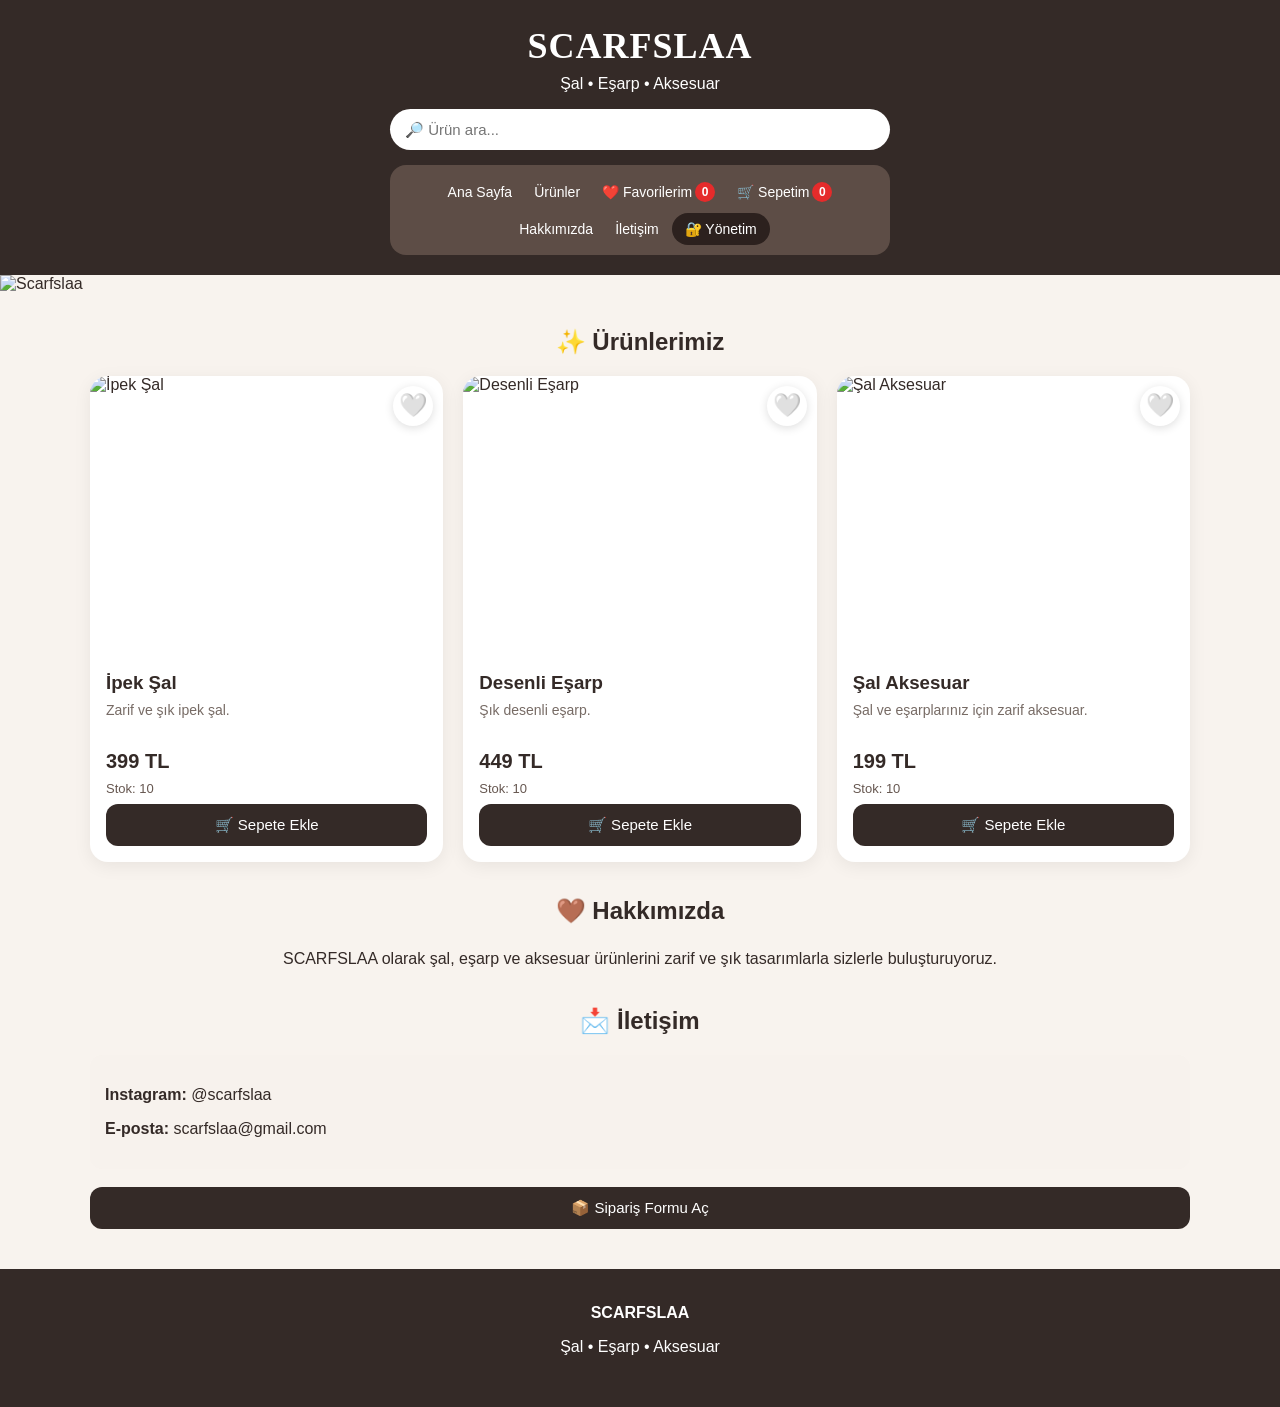
==== index.html @ e66a67cd "Add files via upload" ====
<!DOCTYPE html>
<html lang="tr">
<head>
<meta charset="UTF-8">
<meta name="viewport" content="width=device-width, initial-scale=1.0">
<title>Scarfslaa</title>

<style>
*{box-sizing:border-box}

body{
margin:0;
font-family:Arial,sans-serif;
background:#f8f3ee;
color:#342a27;
overflow-x:hidden
}

header{
background:#342a27;
color:white;
text-align:center;
padding:25px 10px 20px
}

.logo{
font-family:Georgia,serif;
font-size:36px;
font-weight:bold;
letter-spacing:1px;
margin-bottom:8px
}

.alt-baslik{font-size:16px}

.arama-kutusu{
width:92%;
max-width:500px;
margin:16px auto 0
}

.arama-kutusu input{
width:100%;
padding:12px 15px;
border:0;
border-radius:25px;
font-size:15px;
outline:none
}

nav{
width:92%;
max-width:500px;
margin:15px auto 0;
background:#5d4d46;
border-radius:16px;
padding:10px;
display:flex;
flex-wrap:wrap;
justify-content:center;
align-items:center;
gap:4px
}

nav a,nav button{
color:white;
text-decoration:none;
border:0;
background:none;
font-size:14px;
padding:7px 9px;
cursor:pointer;
white-space:nowrap
}

.sepet-link{
display:inline-flex;
align-items:center;
gap:3px
}

.sepet-rozet,.favori-rozet{
background:#e52b2b;
color:white;
min-width:20px;
height:20px;
padding:0 5px;
border-radius:50%;
display:inline-flex;
align-items:center;
justify-content:center;
font-size:12px;
font-weight:bold
}

.yonetim-link{
background:#2c211e!important;
border-radius:25px!important;
padding:8px 13px!important
}

.kapak{
width:100%;
overflow:hidden
}

.kapak img{
width:100%;
height:auto;
display:block
}

section{
width:94%;
max-width:1100px;
margin:35px auto
}

h1,h2{text-align:center}

.urun-grid{
display:grid;
grid-template-columns:repeat(3,1fr);
gap:20px
}

.urun-kart{
background:white;
border-radius:18px;
overflow:hidden;
box-shadow:0 4px 18px #0001;
position:relative;
transition:.2s
}

.urun-kart:hover{transform:translateY(-3px)}

.urun-kart img{
width:100%;
height:280px;
object-fit:cover;
display:block;
cursor:pointer
}

.urun-bilgi{
padding:16px
}

.urun-bilgi h3{
margin:0 0 8px
}

.urun-aciklama{
font-size:14px;
color:#776b65;
min-height:38px
}

.eski-fiyat{
text-decoration:line-through;
color:#999;
font-size:14px;
margin-right:7px
}

.yeni-fiyat{
font-size:20px;
font-weight:bold
}

.indirim{
display:inline-block;
background:#d7b46a;
color:white;
padding:4px 8px;
border-radius:8px;
font-size:12px;
margin-top:6px
}

.stok{
font-size:13px;
margin:8px 0;
color:#665750
}

.ana-buton{
width:100%;
border:0;
background:#342a27;
color:white;
padding:12px;
border-radius:12px;
cursor:pointer;
font-size:15px
}

.ana-buton:hover{background:#5d4d46}

.favori-btn{
position:absolute;
right:10px;
top:10px;
width:40px;
height:40px;
border:0;
border-radius:50%;
background:white;
font-size:23px;
cursor:pointer;
box-shadow:0 2px 10px #0002;
z-index:2
}

.modal{
display:none;
position:fixed;
inset:0;
background:#0008;
z-index:1000;
align-items:center;
justify-content:center;
padding:15px
}

.modal-kutu{
background:#fff;
width:100%;
max-width:600px;
max-height:90vh;
overflow:auto;
border-radius:20px;
padding:22px;
position:relative
}

.modal-kapat{
position:absolute;
right:18px;
top:10px;
font-size:32px;
cursor:pointer
}

.sepet-satiri,.favori-satiri{
padding:12px 0;
border-bottom:1px solid #eee
}

.sepet-satiri{
display:flex;
align-items:center;
gap:10px
}

.sepet-satiri img{
width:65px;
height:65px;
object-fit:cover;
border-radius:10px
}

.sepet-satiri-bilgi{
flex:1
}

.miktar-btn{
border:0;
background:#eee;
border-radius:8px;
padding:5px 10px;
cursor:pointer
}

.toplam{
font-size:20px;
font-weight:bold;
margin:18px 0
}

.favori-satiri{
display:flex;
align-items:center;
gap:12px
}

.favori-satiri img{
width:70px;
height:70px;
object-fit:cover;
border-radius:12px
}

.favori-bos{
text-align:center;
padding:30px 10px
}

.form-grup{
margin-bottom:15px
}

.form-grup label{
display:block;
font-weight:bold;
margin-bottom:6px
}

.form-grup input,
.form-grup textarea,
.form-grup select{
width:100%;
padding:11px;
border:1px solid #ddd;
border-radius:10px;
font-size:15px;
font-family:Arial
}

.form-grup textarea{
min-height:90px;
resize:vertical
}

.ozet{
background:#f7f2ed;
padding:15px;
border-radius:12px;
margin-bottom:18px
}

.foto-onizleme{
display:none;
width:100%;
max-height:230px;
object-fit:cover;
border-radius:12px;
margin-top:10px
}

.yonetim-liste{
margin-top:20px
}

.yonetim-urun{
border:1px solid #eee;
border-radius:14px;
padding:12px;
margin-bottom:10px;
background:#fafafa
}

.yonetim-urun img{
width:70px;
height:70px;
object-fit:cover;
border-radius:10px;
float:left;
margin-right:12px
}

.temizle{clear:both}

.kucuk-buton{
border:0;
padding:8px 10px;
border-radius:8px;
cursor:pointer;
margin:4px
}

.duzenle{background:#d7b46a;color:white}
.sil{background:#c0392b;color:white}

.alt-bilgi{
text-align:center;
padding:35px 15px;
background:#342a27;
color:white;
margin-top:40px
}

#fotoPenceresi{
display:none;
position:fixed;
inset:0;
background:#000d;
z-index:2000;
align-items:center;
justify-content:center;
padding:20px
}

#fotoPenceresi img{
max-width:95%;
max-height:90%;
object-fit:contain;
border-radius:12px
}

.kapat{
position:absolute;
right:25px;
top:10px;
color:white;
font-size:40px;
cursor:pointer
}

.detay-kutu img{
width:100%;
max-height:350px;
object-fit:cover;
border-radius:15px
}

.detay-fiyat{
font-size:22px;
font-weight:bold;
margin:12px 0
}

@media(max-width:700px){
.urun-grid{grid-template-columns:1fr 1fr}
.urun-kart img{height:220px}
}

@media(max-width:550px){
header{padding:20px 8px 15px}
.logo{font-size:32px}
.alt-baslik{font-size:15px}

nav{
width:88%;
max-width:390px;
padding:9px 7px;
gap:2px 3px
}

nav a,nav button{
font-size:13px;
padding:6px 7px
}

.yonetim-link{
padding:7px 11px!important
}

.urun-grid{
grid-template-columns:1fr
}

.urun-kart img{
height:280px
}
}
</style>
</head>

<body>

<header>
<div class="logo">SCARFSLAA</div>
<div class="alt-baslik">Şal • Eşarp • Aksesuar</div>

<div class="arama-kutusu">
<input id="urunArama" type="search" placeholder="🔎 Ürün ara...">
</div>

<nav>
<a href="#anasayfa">Ana Sayfa</a>
<a href="#urunler">Ürünler</a>

<button onclick="favoriAc()" class="sepet-link">
❤️ Favorilerim
<span id="favoriSayisi" class="favori-rozet">0</span>
</button>

<button onclick="sepetAc()" class="sepet-link">
🛒 Sepetim
<span id="sepetSayisi" class="sepet-rozet">0</span>
</button>

<a href="#hakkimizda">Hakkımızda</a>
<a href="#iletisim">İletişim</a>
<button onclick="yonetimiAc()" class="yonetim-link">🔐 Yönetim</button>
</nav>
</header>

<div id="anasayfa" class="kapak">
<img src="img/20260915013835.jpg" alt="Scarfslaa">
</div>

<section id="urunler">
<h2>✨ Ürünlerimiz</h2>
<div id="urunGrid" class="urun-grid"></div>
</section>

<section id="hakkimizda">
<h2>🤎 Hakkımızda</h2>
<p style="text-align:center;line-height:1.7">
SCARFSLAA olarak şal, eşarp ve aksesuar ürünlerini
zarif ve şık tasarımlarla sizlerle buluşturuyoruz.
</p>
</section>

<section id="iletisim">
<h2>📩 İletişim</h2>

<div class="ozet">
<p><strong>Instagram:</strong> @scarfslaa</p>
<p><strong>E-posta:</strong> scarfslaa@gmail.com</p>
</div>

<button id="formAcButonu" class="ana-buton">
📦 Sipariş Formu Aç
</button>
</section>

<div id="sepetAlani" class="modal">
<div class="modal-kutu">

<span class="modal-kapat" id="sepetKapatButonu">×</span>

<h2>🛒 Sepetim</h2>

<div id="sepetListesi"></div>

<div class="toplam">
Ürün Toplamı: <span id="urunToplami">0</span> TL
</div>

<button id="formAcButonu2" class="ana-buton">
📦 Sipariş Formuna Geç
</button>

</div>
</div>

<div id="favoriAlani" class="modal">
<div class="modal-kutu">

<span class="modal-kapat" id="favoriKapatButonu">×</span>

<h2>❤️ Favorilerim</h2>

<div id="favoriListesi"></div>

</div>
</div>

<div id="siparisAlani" class="modal">
<div class="modal-kutu">

<span class="modal-kapat" id="siparisKapatButonu">×</span>

<h2>📦 Sipariş Formu</h2>

<div class="ozet">
<strong>Sipariş Özeti</strong>
<div id="siparisOzeti"></div>

<p>
<strong>Ödenecek Tutar:</strong>
<span id="havaleTutari">0</span> TL
</p>

<hr>

<strong>💳 Ödeme Yöntemi</strong>
<p>Havale / EFT</p>

<div id="havaleBilgileri"></div>
</div>

<form id="siparisForm">

   
<input type="hidden" name="access_key" value="92a8de06-e548-4d5d-9168-b777e6983f09">

<input type="hidden" name="subject" value="SCARFSLAA Yeni Sipariş">
<input type="hidden" name="from_name" value="Scarfslaa Sipariş Sistemi">
<input type="hidden" name="odeme_yontemi" value="HAVALE / EFT">
<input type="hidden" name="siparis_detayi" id="siparisDetayi">

<div class="form-grup">
<label>Ad Soyad</label>
<input type="text" name="name" required>
</div>

<div class="form-grup">
<label>E-posta</label>
<input type="email" name="email" required>
</div>

<div class="form-grup">
<label>Telefon</label>
<input type="tel" name="telefon" required>
</div>

<div class="form-grup">
<label>Adres</label>
<textarea name="adres" required></textarea>
</div>

<div class="form-grup">
<label>Not</label>
<textarea name="not" placeholder="Varsa sipariş notunuz..."></textarea>
</div>

<button type="submit" class="ana-buton">
✅ Siparişi Gönder
</button>

</form>

</div>
</div>

<div id="sifreAlani" class="modal">
<div class="modal-kutu">

<span class="modal-kapat" onclick="sifreKapat()">×</span>

<h2>🔐 Yönetim Girişi</h2>

<div class="form-grup">
<label>Yönetim Şifresi</label>
<input id="yonetimSifre" type="password">
</div>

<p id="sifreHata" style="color:#c0392b"></p>

<button class="ana-buton" onclick="sifreKontrol()">
Giriş Yap
</button>

</div>
</div>

<div id="yonetimAlani" class="modal">
<div class="modal-kutu">

<span class="modal-kapat" onclick="yonetimKapat()">×</span>

<h2>⚙️ Yönetim Paneli</h2>

<h3>➕ Ürün Ekle / Düzenle</h3>

<input type="hidden" id="duzenlenenIndex" value="-1">

<div class="form-grup">
<label>Ürün Adı</label>
<input id="yonetimUrunAdi" type="text">
</div>

<div class="form-grup">
<label>Açıklama</label>
<textarea id="yonetimAciklama"></textarea>
</div>

<div class="form-grup">
<label>Kategori</label>
<select id="yonetimKategori">
<option value="jakar">Jakar Şal</option>
<option value="penye">Penye Şal</option>
<option value="soft">Soft Eşarp</option>
<option value="aksesuar">Aksesuar</option>
</select>
</div>

<div class="form-grup">
<label>Normal Fiyat</label>
<input id="yonetimNormalFiyat" type="number">
</div>

<div class="form-grup">
<label>İndirimli Fiyat</label>
<input id="yonetimIndirimliFiyat" type="number">
</div>

<div class="form-grup">
<label>Stok</label>
<input id="yonetimStok" type="number">
</div>

<div class="form-grup">
<label>📸 Ürün Fotoğrafı</label>
<input id="yonetimFoto" type="file" accept="image/*" onchange="fotoOnizle()">
<img id="fotoOnizleme" class="foto-onizleme" src="" alt="Fotoğraf önizleme">
</div>

<button class="ana-buton" onclick="urunKaydet()">
💾 Ürünü Kaydet
</button>

<button class="ana-buton" onclick="formuTemizle()" style="margin-top:8px">
🧹 Formu Temizle
</button>

<hr style="margin:25px 0">

<h3>🏦 Ödeme Bilgileri</h3>

<div class="form-grup">
<label>Banka</label>
<input id="bankaAdi" type="text">
</div>

<div class="form-grup">
<label>Hesap Sahibi</label>
<input id="hesapSahibi" type="text">
</div>

<div class="form-grup">
<label>IBAN</label>
<input id="ibanInput" type="text">
</div>

<button class="ana-buton" onclick="odemeBilgileriniKaydet()">
💾 Ödeme Bilgilerini Kaydet
</button>

<hr style="margin:25px 0">

<h3>📦 Ürün Yönetimi</h3>
<div id="yonetimUrunleri" class="yonetim-liste"></div>

</div>
</div>

<div id="urunDetayAlani" class="modal">
<div class="modal-kutu detay-kutu">

<span class="modal-kapat" onclick="detayKapat()">×</span>

<img id="detayFoto" src="" alt="Ürün">

<h2 id="detayBaslik"></h2>

<p id="detayAciklama"></p>

<p id="detayStok"></p>

<div id="detayFiyatAlani" class="detay-fiyat"></div>

<button id="detaySepetButonu" class="ana-buton">
🛒 Sepete Ekle
</button>

</div>
</div>

<div id="fotoPenceresi" onclick="fotoKapat()">
<span class="kapat">×</span>
<img id="buyukFoto" src="" alt="Ürün">
</div>

<footer class="alt-bilgi">
<strong>SCARFSLAA</strong>
<p>Şal • Eşarp • Aksesuar</p>
</footer>

<script>

var varsayilanUrunler=[
{
isim:"İpek Şal",
aciklama:"Zarif ve şık ipek şal.",
fiyat:399,
eskiFiyat:0,
stok:10,
kategori:"jakar",
foto:"img/20260915015938.jpg"
},
{
isim:"Desenli Eşarp",
aciklama:"Şık desenli eşarp.",
fiyat:449,
eskiFiyat:0,
stok:10,
kategori:"soft",
foto:"img/20260915015928.jpg"
},
{
isim:"Şal Aksesuar",
aciklama:"Şal ve eşarplarınız için zarif aksesuar.",
fiyat:199,
eskiFiyat:0,
stok:10,
kategori:"aksesuar",
foto:"img/20260915015828.jpg"
}
];

var urunler=JSON.parse(localStorage.getItem("scarfslaaUrunler"))||varsayilanUrunler;

urunler.forEach(function(urun){
if(!urun.kategori){
if(urun.isim.toLowerCase().includes("aksesuar")) urun.kategori="aksesuar";
else if(urun.isim.toLowerCase().includes("eşarp")) urun.kategori="soft";
else if(urun.isim.toLowerCase().includes("penye")) urun.kategori="penye";
else urun.kategori="jakar";
}
if(typeof urun.eskiFiyat!=="number") urun.eskiFiyat=0;
});

localStorage.setItem("scarfslaaUrunler",JSON.stringify(urunler));

var sepet=[];
var favoriler=JSON.parse(localStorage.getItem("scarfslaaFavoriler"))||[];

var odemeBilgileri=
JSON.parse(localStorage.getItem("scarfslaaOdeme"))||{
banka:"Yapı Kredi",
hesap:"Hesap Sahibi",
iban:"****IBAN"
};

function urunleriGoster(){

var grid=document.getElementById("urunGrid");
var arama=document.getElementById("urunArama").value.toLowerCase();

grid.innerHTML="";

urunler.forEach(function(urun,index){

if(arama && !urun.isim.toLowerCase().includes(arama)) return;

var kart=document.createElement("div");
kart.className="urun-kart";

var favoride=favoriler.indexOf(index)!==-1;

var fiyatHTML="";

if(urun.eskiFiyat>urun.fiyat){
var oran=Math.round((1-urun.fiyat/urun.eskiFiyat)*100);

fiyatHTML=
'<span class="eski-fiyat">'+urun.eskiFiyat+' TL</span>'+
'<span class="yeni-fiyat">'+urun.fiyat+' TL</span>'+
'<br><span class="indirim">%'+oran+' İndirim</span>';

}else{
fiyatHTML='<span class="yeni-fiyat">'+urun.fiyat+' TL</span>';
}

kart.innerHTML=
'<button class="favori-btn">'+(favoride?"❤️":"🤍")+'</button>'+
'<img src="'+urun.foto+'" alt="'+urun.isim+'" class="urun-foto">'+
'<div class="urun-bilgi">'+
'<h3>'+urun.isim+'</h3>'+
'<div class="urun-aciklama">'+urun.aciklama+'</div>'+
'<div style="margin-top:10px">'+fiyatHTML+'</div>'+
'<div class="stok">Stok: '+urun.stok+'</div>'+
'<button class="ana-buton sepete-ekle">🛒 Sepete Ekle</button>'+
'</div>';

kart.querySelector(".favori-btn").onclick=function(){
favoriDegistir(index);
};

kart.querySelector(".urun-foto").onclick=function(){
fotoAc(urun.foto);
};

kart.querySelector(".sepete-ekle").onclick=function(){
sepeteEkle(index,this);
};

kart.querySelector(".urun-foto").ondblclick=function(){
detayAc(index);
};

grid.appendChild(kart);

});

favoriSayisiniGoster();
}

function sepeteEkle(index,buton){

var urun=urunler[index];

if(urun.stok<=0){
alert("Bu ürün stokta yok.");
return;
}

var mevcut=sepet.find(function(item){
return item.index===index;
});

if(mevcut){
if(mevcut.adet<urun.stok) mevcut.adet++;
else{
alert("Stok adedine ulaştınız.");
return;
}
}else{
sepet.push({
index:index,
isim:urun.isim,
fiyat:urun.fiyat,
adet:1,
foto:urun.foto
});
}

if(buton){
buton.textContent="Sepete Eklendi ✓";
}

sepetiGoster();
}

function sepetiGoster(){

var liste=document.getElementById("sepetListesi");
liste.innerHTML="";

var toplam=0;
var adetToplam=0;

sepet.forEach(function(urun,index){

toplam+=urun.fiyat*urun.adet;
adetToplam+=urun.adet;

var satir=document.createElement("div");
satir.className="sepet-satiri";

satir.innerHTML=
'<img src="'+urun.foto+'" alt="">'+
'<div class="sepet-satiri-bilgi">'+
'<strong>'+urun.isim+'</strong><br>'+
urun.fiyat+' TL x '+urun.adet+
'<br>'+
'<button class="miktar-btn" onclick="azalt('+index+')">−</button> '+
'<strong>'+urun.adet+'</strong> '+
'<button class="miktar-btn" onclick="arttir('+index+')">+</button> '+
'<button class="kucuk-buton sil" onclick="sil('+index+')">🗑️</button>'+
'</div>';

liste.appendChild(satir);

});

if(sepet.length===0){
liste.innerHTML='<p>Sepetiniz boş.</p>';
}

document.getElementById("urunToplami").textContent=toplam;
document.getElementById("sepetSayisi").textContent=adetToplam;

}

function arttir(index){

var urun=urunler[sepet[index].index];

if(sepet[index].adet<urun.stok){
sepet[index].adet++;
}else{
alert("Stok adedine ulaştınız.");
}

sepetiGoster();
}

function azalt(index){

if(sepet[index].adet>1){
sepet[index].adet--;
}else{
sepet.splice(index,1);
}

sepetiGoster();
}

function sil(index){
sepet.splice(index,1);
sepetiGoster();
}

function sepetAc(){
sepetiGoster();
document.getElementById("sepetAlani").style.display="flex";
}

function sepetKapat(){
document.getElementById("sepetAlani").style.display="none";
}

function favoriDegistir(index){

var sira=favoriler.indexOf(index);

if(sira===-1){
favoriler.push(index);
}else{
favoriler.splice(sira,1);
}

localStorage.setItem(
"scarfslaaFavoriler",
JSON.stringify(favoriler)
);

urunleriGoster();
favorileriGoster();
}

function favoriSayisiniGoster(){
document.getElementById("favoriSayisi").textContent=favoriler.length;
}

function favorileriGoster(){

var liste=document.getElementById("favoriListesi");
liste.innerHTML="";

if(favoriler.length===0){
liste.innerHTML='<div class="favori-bos">🤍 Henüz favori ürününüz yok.</div>';
return;
}

favoriler.forEach(function(index){

if(!urunler[index]) return;

var urun=urunler[index];

var satir=document.createElement("div");
satir.className="favori-satiri";

satir.innerHTML=
'<img src="'+urun.foto+'" alt="">'+
'<div style="flex:1">'+
'<strong>'+urun.isim+'</strong><br>'+
urun.fiyat+' TL'+
'</div>'+
'<button class="kucuk-buton sil">🗑️</button>';

satir.querySelector("button").onclick=function(){
favoriDegistir(index);
};

liste.appendChild(satir);

});

}

function favoriAc(){
favorileriGoster();
document.getElementById("favoriAlani").style.display="flex";
}

function favoriKapat(){
document.getElementById("favoriAlani").style.display="none";
}

function siparisAc(){

if(sepet.length===0){
alert("Önce sepete ürün eklemelisin.");
return;
}

var ozet="";
var toplam=0;

sepet.forEach(function(urun){
ozet+=urun.isim+" x "+urun.adet+" = "+(urun.fiyat*urun.adet)+" TL\n";
toplam+=urun.fiyat*urun.adet;
});

document.getElementById("siparisOzeti").innerText=ozet;
document.getElementById("havaleTutari").textContent=toplam;
document.getElementById("siparisDetayi").value=ozet+"TOPLAM: "+toplam+" TL";

havaleBilgileriniGoster();

document.getElementById("siparisAlani").style.display="flex";
}

function siparisKapat(){
document.getElementById("siparisAlani").style.display="none";
}

function havaleBilgileriniGoster(){

document.getElementById("havaleBilgileri").innerHTML=
"<br><strong>"+odemeBilgileri.banka+"</strong><br><br>"+
"<strong>Hesap Sahibi:</strong> "+odemeBilgileri.hesap+
"<br><br><strong>IBAN:</strong><br>"+
odemeBilgileri.iban+
"<br><br><small>Ödemeyi yaptıktan sonra sipariş formunu gönderiniz.</small>";

}

function yonetimiAc(){

document.getElementById("yonetimSifre").value="";
document.getElementById("sifreHata").textContent="";
document.getElementById("sifreAlani").style.display="flex";

setTimeout(function(){
document.getElementById("yonetimSifre").focus();
},100);

}

function sifreKapat(){
document.getElementById("sifreAlani").style.display="none";
}

function yonetimKapat(){
document.getElementById("yonetimAlani").style.display="none";
}

function sifreHash(metin){

var h=2166136261;

for(var i=0;i<metin.length;i++){

h^=metin.charCodeAt(i);

h+=(h<<1)+(h<<4)+(h<<7)+(h<<8)+(h<<24);

h=h>>>0;
}

return h;
}

var dogruSifreHash=2452828540;

function sifreKontrol(){

var girilen=
document.getElementById("yonetimSifre").value.trim();

if(sifreHash(girilen)===dogruSifreHash){

document.getElementById("sifreAlani").style.display="none";
document.getElementById("yonetimAlani").style.display="flex";

yonetimUrunleriGoster();
odemeBilgileriniGoster();

}else{

document.getElementById("sifreHata").textContent=
"❌ Şifre yanlış!";

}

}

function fotoOnizle(){

var dosya=document.getElementById("yonetimFoto").files[0];
var onizleme=document.getElementById("fotoOnizleme");

if(!dosya){
onizleme.style.display="none";
onizleme.src="";
return;
}

var reader=new FileReader();

reader.onload=function(e){
onizleme.src=e.target.result;
onizleme.style.display="block";
};

reader.readAsDataURL(dosya);

}

function urunKaydet(){

var ad=document.getElementById("yonetimUrunAdi").value.trim();
var aciklama=document.getElementById("yonetimAciklama").value.trim();
var kategori=document.getElementById("yonetimKategori").value;

var normal=parseFloat(
document.getElementById("yonetimNormalFiyat").value
)||0;

var indirimli=parseFloat(
document.getElementById("yonetimIndirimliFiyat").value
)||normal;

var stok=parseInt(
document.getElementById("yonetimStok").value
)||0;

var index=parseInt(
document.getElementById("duzenlenenIndex").value
);

if(!ad){
alert("Ürün adı yazmalısın.");
return;
}

var dosya=document.getElementById("yonetimFoto").files[0];

function kaydet(foto){

var yeniUrun={
isim:ad,
aciklama:aciklama,
fiyat:indirimli,
eskiFiyat:normal>indirimli?normal:0,
stok:stok,
kategori:kategori,
foto:foto
};

if(index===-1){
urunler.push(yeniUrun);
}else{
urunler[index]=yeniUrun;
}

localStorage.setItem(
"scarfslaaUrunler",
JSON.stringify(urunler)
);

alert("✅ Ürün kaydedildi.");

formuTemizle();
urunleriGoster();
yonetimUrunleriGoster();

}

if(dosya){

var reader=new FileReader();

reader.onload=function(e){
kaydet(e.target.result);
};

reader.readAsDataURL(dosya);

}else{

var eskiFoto="";

if(index!==-1 && urunler[index]){
eskiFoto=urunler[index].foto;
}

kaydet(eskiFoto);

}

}

function formuTemizle(){

document.getElementById("duzenlenenIndex").value="-1";
document.getElementById("yonetimUrunAdi").value="";
document.getElementById("yonetimAciklama").value="";
document.getElementById("yonetimKategori").value="jakar";
document.getElementById("yonetimNormalFiyat").value="";
document.getElementById("yonetimIndirimliFiyat").value="";
document.getElementById("yonetimStok").value="";

document.getElementById("yonetimFoto").value="";
document.getElementById("fotoOnizleme").style.display="none";
document.getElementById("fotoOnizleme").src="";

}

function yonetimUrunleriGoster(){

var alan=document.getElementById("yonetimUrunleri");
alan.innerHTML="";

urunler.forEach(function(urun,index){

var div=document.createElement("div");
div.className="yonetim-urun";

var fiyat=urun.fiyat+" TL";

if(urun.eskiFiyat>urun.fiyat){
fiyat=urun.eskiFiyat+" TL → "+urun.fiyat+" TL";
}

div.innerHTML=
'<img src="'+urun.foto+'" alt="">'+
'<strong>'+urun.isim+'</strong><br>'+
fiyat+
'<br>Stok: '+urun.stok+
'<br>Kategori: '+urun.kategori+
'<button class="kucuk-buton duzenle">✏️ Düzenle</button>'+
'<button class="kucuk-buton sil">🗑️ Sil</button>'+
'<div class="temizle"></div>';

div.querySelector(".duzenle").onclick=function(){
urunDuzenle(index);
};

div.querySelector(".sil").onclick=function(){
urunSil(index);
};

alan.appendChild(div);

});

}

function urunDuzenle(index){

var urun=urunler[index];

document.getElementById("duzenlenenIndex").value=index;
document.getElementById("yonetimUrunAdi").value=urun.isim;
document.getElementById("yonetimAciklama").value=urun.aciklama;
document.getElementById("yonetimKategori").value=urun.kategori;
document.getElementById("yonetimNormalFiyat").value=
urun.eskiFiyat>0?urun.eskiFiyat:urun.fiyat;
document.getElementById("yonetimIndirimliFiyat").value=urun.fiyat;
document.getElementById("yonetimStok").value=urun.stok;

if(urun.foto){

document.getElementById("fotoOnizleme").src=urun.foto;
document.getElementById("fotoOnizleme").style.display="block";

}

window.scrollTo({
top:0,
behavior:"smooth"
});

}

function urunSil(index){

if(!confirm("Bu ürünü silmek istediğine emin misin?")) return;

urunler.splice(index,1);

localStorage.setItem(
"scarfslaaUrunler",
JSON.stringify(urunler)
);

urunleriGoster();
yonetimUrunleriGoster();

}

function odemeBilgileriniGoster(){

document.getElementById("bankaAdi").value=
odemeBilgileri.banka;

document.getElementById("hesapSahibi").value=
odemeBilgileri.hesap;

document.getElementById("ibanInput").value=
odemeBilgileri.iban;

}

function odemeBilgileriniKaydet(){

odemeBilgileri={
banka:document.getElementById("bankaAdi").value.trim(),
hesap:document.getElementById("hesapSahibi").value.trim(),
iban:document.getElementById("ibanInput").value.trim()
};

localStorage.setItem(
"scarfslaaOdeme",
JSON.stringify(odemeBilgileri)
);

alert("✅ Ödeme bilgileri kaydedildi.");

}

function fotoAc(src){

document.getElementById("buyukFoto").src=src;
document.getElementById("fotoPenceresi").style.display="flex";

}

function fotoKapat(){
document.getElementById("fotoPenceresi").style.display="none";
}

function detayAc(index){

var urun=urunler[index];

document.getElementById("detayFoto").src=urun.foto;
document.getElementById("detayBaslik").textContent=urun.isim;
document.getElementById("detayAciklama").textContent=urun.aciklama;
document.getElementById("detayStok").textContent=
"Stok: "+urun.stok;

var fiyat="";

if(urun.eskiFiyat>urun.fiyat){
fiyat=
'<span class="eski-fiyat">'+urun.eskiFiyat+' TL</span>'+
urun.fiyat+' TL';
}else{
fiyat=urun.fiyat+" TL";
}

document.getElementById("detayFiyatAlani").innerHTML=fiyat;

document.getElementById("detaySepetButonu").onclick=function(){
sepeteEkle(index,this);
};

document.getElementById("urunDetayAlani").style.display="flex";

}

function detayKapat(){
document.getElementById("urunDetayAlani").style.display="none";
}

document.getElementById("sepetKapatButonu").onclick=sepetKapat;

document.getElementById("favoriKapatButonu").onclick=favoriKapat;

document.getElementById("siparisKapatButonu").onclick=siparisKapat;

document.getElementById("formAcButonu").onclick=siparisAc;

document.getElementById("formAcButonu2").onclick=function(){
sepetKapat();
siparisAc();
};

document.getElementById("urunArama").addEventListener(
"input",
urunleriGoster
);

document.getElementById("siparisForm").addEventListener(
"submit",
function(e){

e.preventDefault();

var form=this;
var anahtar=form.querySelector(
'input[name="access_key"]'
).value.trim();

if(!anahtar || anahtar==="BURAYA_ACCESS_KEY"){
alert("Web3Forms anahtarını eklemen gerekiyor.");
return;
}

var buton=form.querySelector("button[type='submit']");
buton.disabled=true;
buton.textContent="Gönderiliyor...";

fetch("https://api.web3forms.com/submit",{
method:"POST",
body:new FormData(form)
})
.then(function(response){
return response.json();
})
.then(function(data){

if(data.success){

alert("✅ Siparişiniz başarıyla gönderildi!");

sepet=[];
sepetiGoster();

form.reset();

siparisKapat();

}else{

alert("❌ Sipariş gönderilemedi.");

}

})
.catch(function(){

alert("❌ Bağlantı sırasında hata oluştu.");

})
.finally(function(){

buton.disabled=false;
buton.textContent="✅ Siparişi Gönder";

});

});

urunleriGoster();
sepetiGoster();
favorileriGoster();

</script>

</body>
</html>
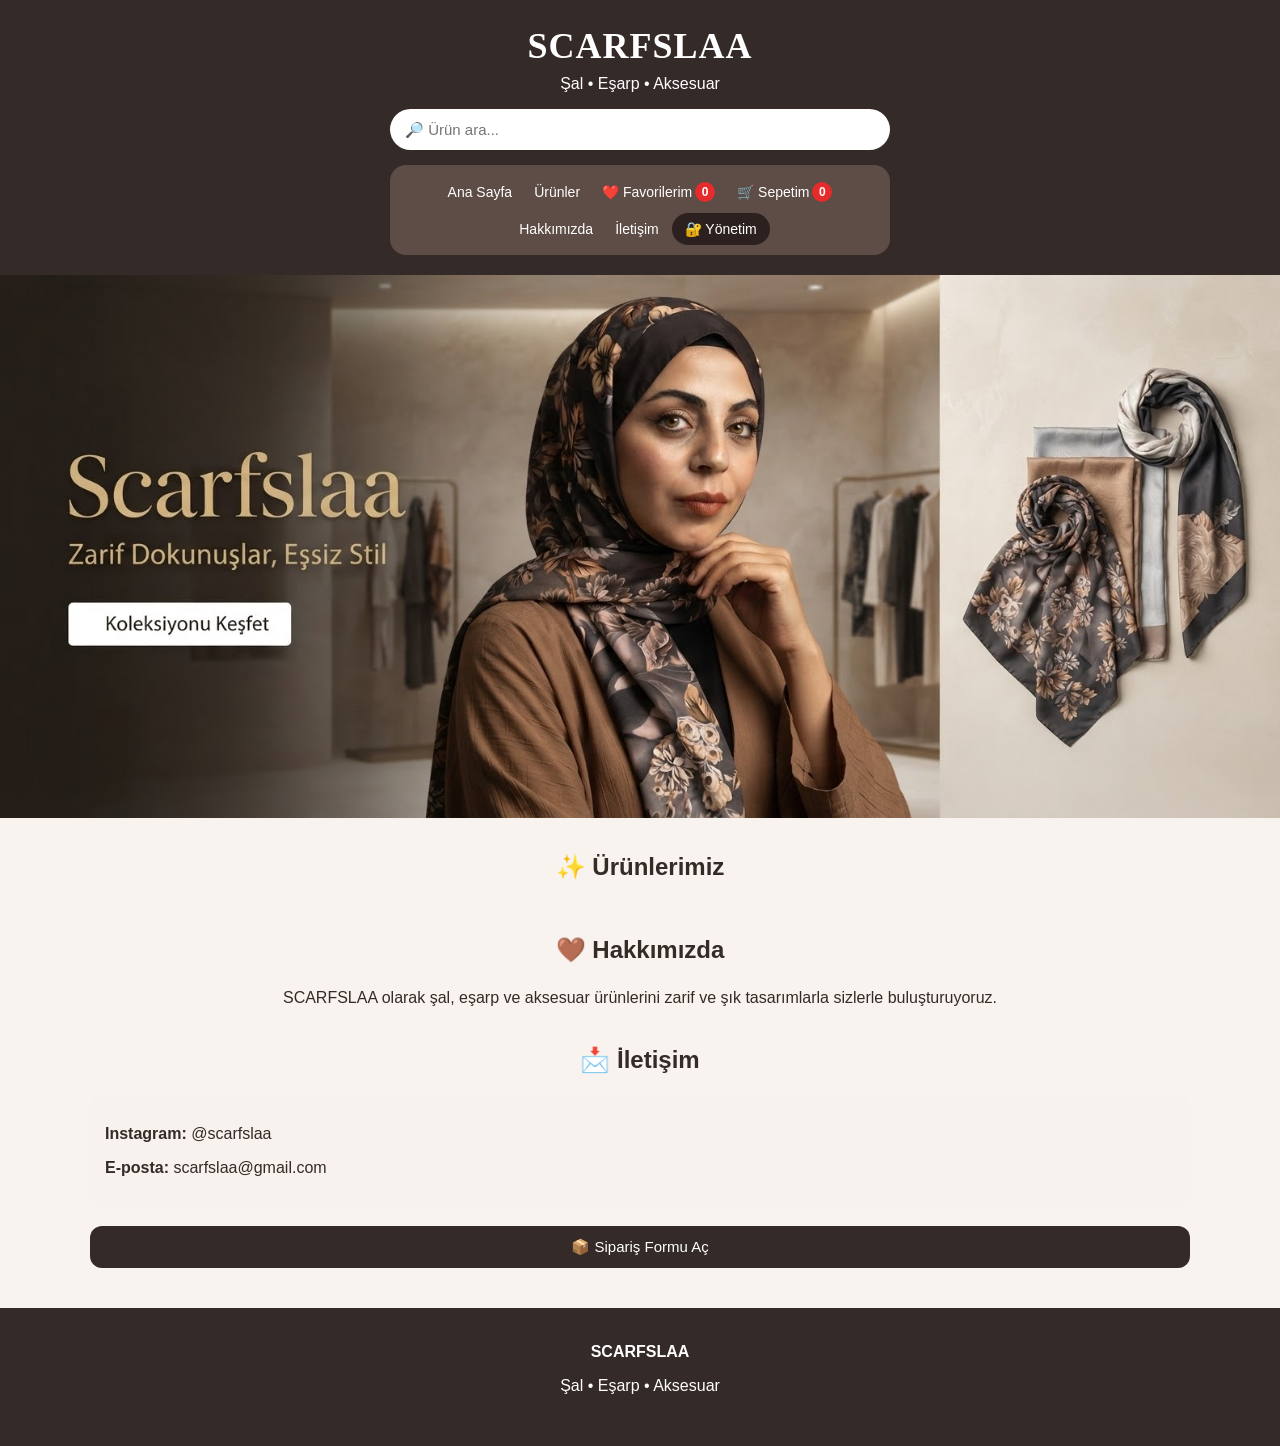
==== commit 1dbb7a44: "Add files via upload" ====
--- a/index.html
+++ b/index.html
@@ -489,7 +489,7 @@
 </header>
 
 <div id="anasayfa" class="kapak">
-<img src="img/20260915013835.jpg" alt="Scarfslaa">
+<img src="20260915013835.jpg" alt="Scarfslaa">
 </div>
 
 <section id="urunler">
@@ -772,7 +772,7 @@
 eskiFiyat:0,
 stok:10,
 kategori:"jakar",
-foto:"img/20260915015938.jpg"
+foto:"20260915015938.jpg"
 },
 {
 isim:"Desenli Eşarp",
@@ -781,7 +781,7 @@
 eskiFiyat:0,
 stok:10,
 kategori:"soft",
-foto:"img/20260915015928.jpg"
+foto:"20260915015928.jpg"
 },
 {
 isim:"Şal Aksesuar",
@@ -790,7 +790,7 @@
 eskiFiyat:0,
 stok:10,
 kategori:"aksesuar",
-foto:"img/20260915015828.jpg"
+foto:"20260915015828.jpg"
 }
 ];
 
@@ -806,7 +806,19 @@
 if(typeof urun.eskiFiyat!=="number") urun.eskiFiyat=0;
 });
 
-localStorage.setItem("scarfslaaUrunler",JSON.stringify(urunler));
+try{
+
+localStorage.setItem(
+"scarfslaaUrunler",
+JSON.stringify(urunler)
+);
+
+}catch(hata){
+
+alert("❌ Ürün kaydedilemedi. Telefon depolama alanı dolu olabilir. Eski ürünlerden bazılarını silip tekrar deneyin.");
+return;
+
+}
 
 var sepet=[];
 var favoriler=JSON.parse(localStorage.getItem("scarfslaaFavoriler"))||[];
@@ -1187,6 +1199,47 @@
 
 }
 
+function fotoKucult(dosya,callback){
+
+var reader=new FileReader();
+
+reader.onload=function(e){
+
+var img=new Image();
+
+img.onload=function(){
+
+var maxBoyut=1200;
+var oran=Math.min(1,maxBoyut/Math.max(img.width,img.height));
+
+var canvas=document.createElement("canvas");
+canvas.width=Math.round(img.width*oran);
+canvas.height=Math.round(img.height*oran);
+
+var ctx=canvas.getContext("2d");
+ctx.drawImage(img,0,0,canvas.width,canvas.height);
+
+var sonuc=canvas.toDataURL("image/jpeg",0.75);
+callback(sonuc);
+
+};
+
+img.onerror=function(){
+alert("❌ Fotoğraf okunamadı. Başka bir fotoğraf deneyin.");
+};
+
+img.src=e.target.result;
+
+};
+
+reader.onerror=function(){
+alert("❌ Fotoğraf okunamadı.");
+};
+
+reader.readAsDataURL(dosya);
+
+}
+
 function urunKaydet(){
 
 var ad=document.getElementById("yonetimUrunAdi").value.trim();
@@ -1249,13 +1302,9 @@
 
 if(dosya){
 
-var reader=new FileReader();
-
-reader.onload=function(e){
-kaydet(e.target.result);
-};
-
-reader.readAsDataURL(dosya);
+fotoKucult(dosya,function(kucukFoto){
+kaydet(kucukFoto);
+});
 
 }else{
 
